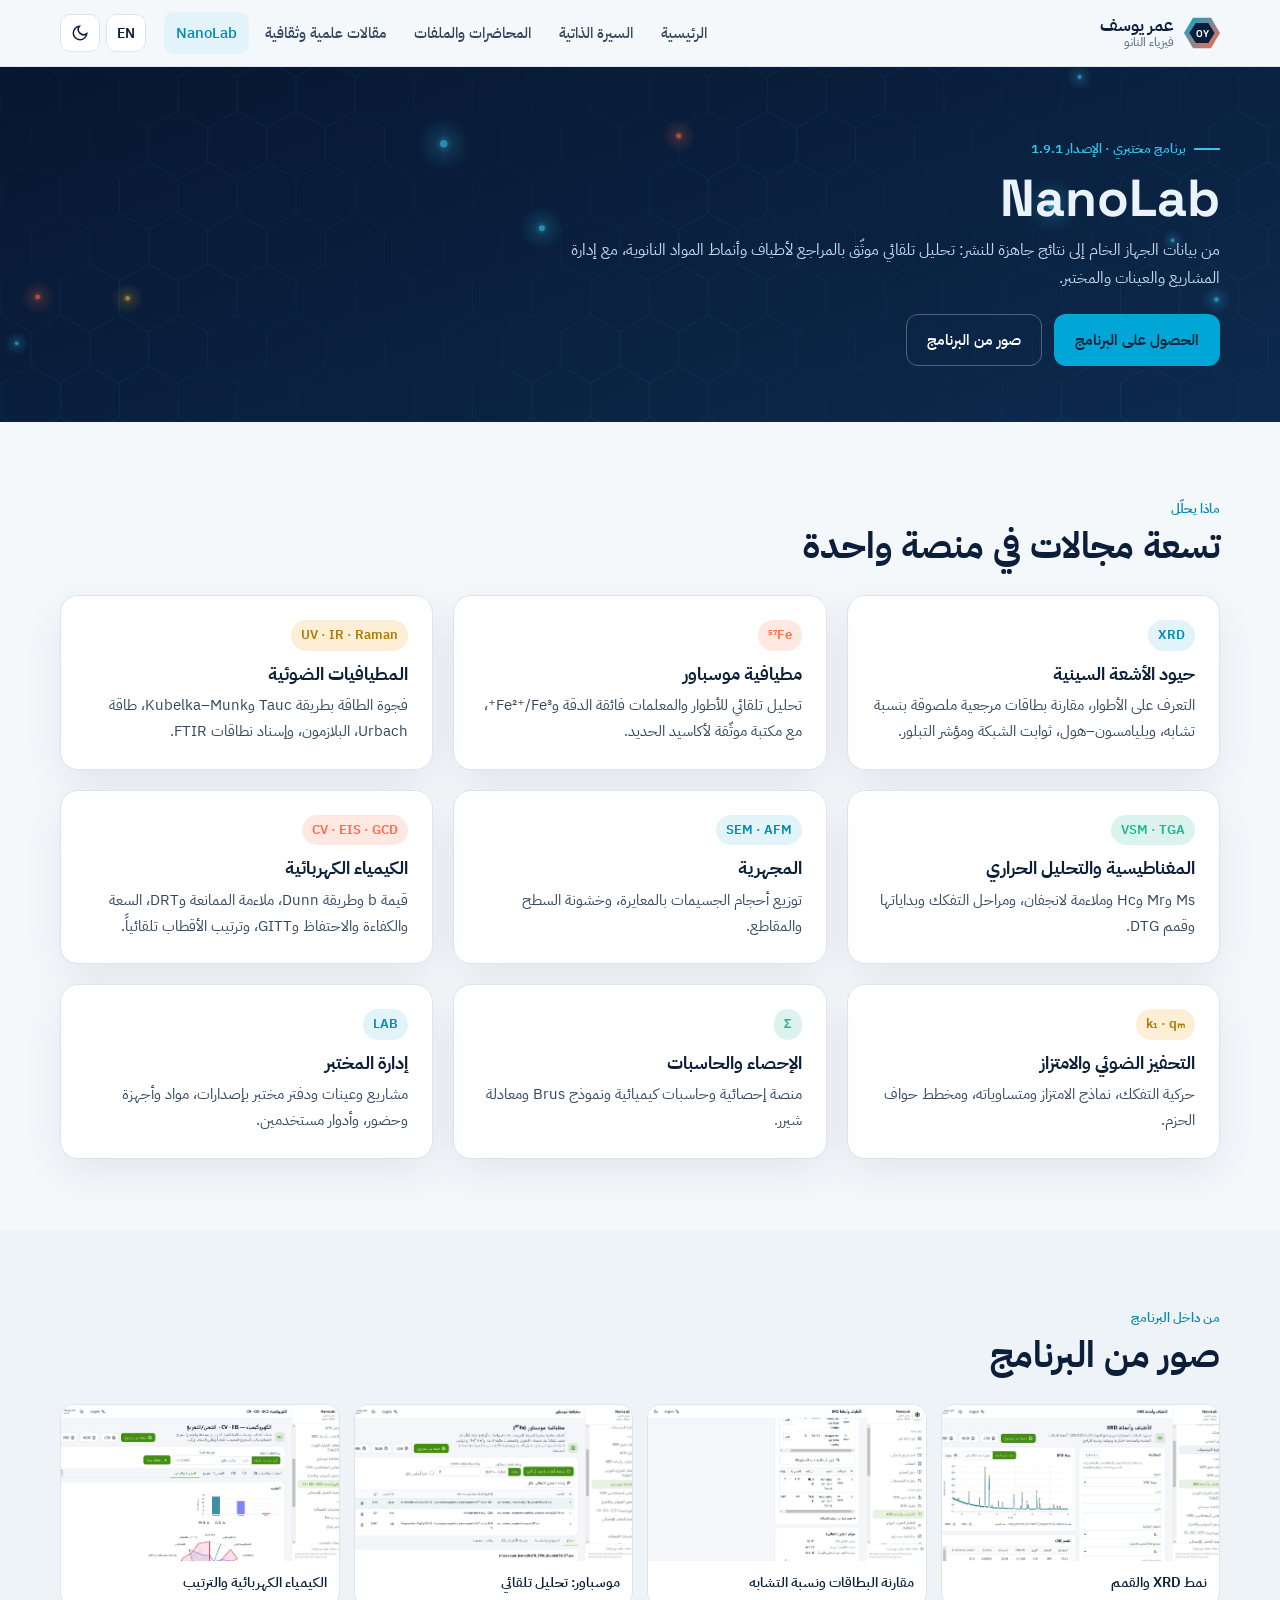
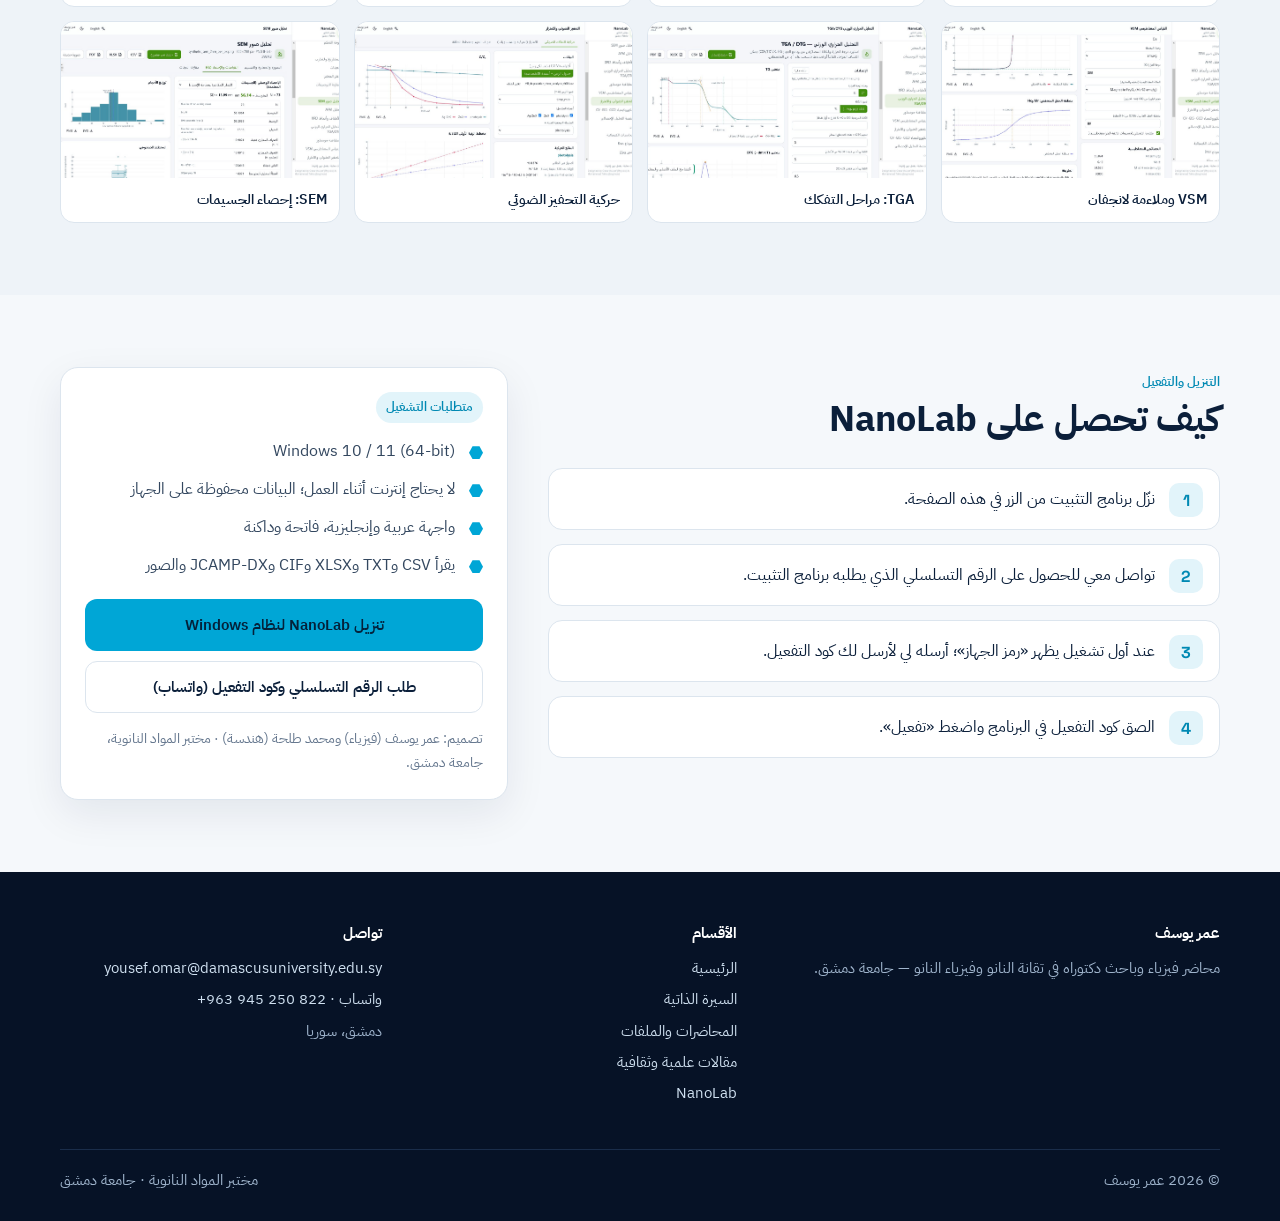
==== nanolab.html @ 44e2e372 "Add files via upload" ====
<!doctype html>
<html lang="ar" dir="rtl">
<head>
<meta charset="utf-8">
<meta name="viewport" content="width=device-width, initial-scale=1">
<title>NanoLab — nanomaterials data analysis software | برنامج NanoLab</title>
<meta name="description" content="NanoLab: desktop software for nanomaterials characterization data — XRD phase identification and card comparison, Mössbauer, UV-Vis, FTIR, Raman, VSM, TGA, SEM, AFM, photocatalysis and electrochemistry (CV, EIS, GCD). برنامج تحليل بيانات المواد النانوية.">
<link rel="canonical" href="https://omar-yousef-sy.github.io/nanolab.html">
<meta property="og:title" content="NanoLab — nanomaterials data analysis"><meta property="og:url" content="https://omar-yousef-sy.github.io/nanolab.html"><meta property="og:image" content="https://omar-yousef-sy.github.io/assets/img/nanolab-xrd.jpg">
<link rel="icon" href="assets/img/favicon.svg" type="image/svg+xml">
<link rel="preconnect" href="https://fonts.googleapis.com"><link rel="preconnect" href="https://fonts.gstatic.com" crossorigin>
<link href="https://fonts.googleapis.com/css2?family=IBM+Plex+Sans+Arabic:wght@400;500;600;700&family=Space+Grotesk:wght@500;700&display=swap" rel="stylesheet">
<link rel="stylesheet" href="assets/css/site.css">
<script type="application/ld+json">
{
  "@context": "https://schema.org",
  "@type": "SoftwareApplication",
  "name": "NanoLab",
  "applicationCategory": "ScientificApplication",
  "operatingSystem": "Windows 10, Windows 11 (64-bit)",
  "softwareVersion": "1.9.1",
  "inLanguage": ["ar", "en"],
  "url": "https://omar-yousef-sy.github.io/nanolab.html",
  "screenshot": "https://omar-yousef-sy.github.io/assets/img/nanolab-xrd.jpg",
  "description": "Desktop software for nanomaterials characterization data: XRD, Mössbauer, UV-Vis, FTIR, Raman, VSM, TGA, SEM, AFM, photocatalysis and electrochemistry, with project and laboratory management.",
  "author": [{ "@type": "Person", "name": "Omar Yousef", "url": "https://omar-yousef-sy.github.io/" }, { "@type": "Person", "name": "Mohammad Talha" }]
}
</script>
</head>
<body data-page="nanolab">
<main id="main">
  <header class="page-head" data-lattice>
    <div class="wrap">
      <span class="eyebrow"><span class="ar">برنامج مختبري · الإصدار 1.9.1</span><span class="en">Laboratory software · version 1.9.1</span></span>
      <h1>NanoLab</h1>
      <p><span class="ar">من بيانات الجهاز الخام إلى نتائج جاهزة للنشر: تحليل تلقائي موثّق بالمراجع لأطياف وأنماط المواد النانوية، مع إدارة المشاريع والعينات والمختبر.</span><span class="en">From raw instrument data to publication-ready results: automatic, referenced analysis of nanomaterials spectra and patterns, with project, sample and laboratory management.</span></p>
      <div class="btns" style="margin-top:22px">
        <a class="btn primary" href="#get"><span class="ar">الحصول على البرنامج</span><span class="en">Get NanoLab</span></a>
        <a class="btn ghost" href="#shots"><span class="ar">صور من البرنامج</span><span class="en">Screenshots</span></a>
      </div>
    </div>
  </header>

  <section class="block">
    <div class="wrap">
      <div class="section-title"><div><span class="kicker"><span class="ar">ماذا يحلّل</span><span class="en">What it analyses</span></span><h2><span class="ar">تسعة مجالات في منصة واحدة</span><span class="en">Nine domains, one workflow</span></h2></div></div>
      <div class="grid c3">
        <div class="card"><span class="chip">XRD</span><h3><span class="ar">حيود الأشعة السينية</span><span class="en">X-ray diffraction</span></h3><p><span class="ar">التعرف على الأطوار، مقارنة بطاقات مرجعية ملصوقة بنسبة تشابه، ويليامسون–هول، ثوابت الشبكة ومؤشر التبلور.</span><span class="en">Phase identification, pasted reference cards with a similarity score, Williamson–Hall, lattice parameters and crystallinity.</span></p></div>
        <div class="card"><span class="chip coral">⁵⁷Fe</span><h3><span class="ar">مطيافية موسباور</span><span class="en">Mössbauer spectroscopy</span></h3><p><span class="ar">تحليل تلقائي للأطوار والمعلمات فائقة الدقة وFe²⁺/Fe³⁺، مع مكتبة موثّقة لأكاسيد الحديد.</span><span class="en">Automatic phases, hyperfine parameters and Fe²⁺/Fe³⁺, with a referenced iron-oxide library.</span></p></div>
        <div class="card"><span class="chip gold">UV · IR · Raman</span><h3><span class="ar">المطيافيات الضوئية</span><span class="en">Optical spectroscopy</span></h3><p><span class="ar">فجوة الطاقة بطريقة Tauc وKubelka–Munk، طاقة Urbach، البلازمون، وإسناد نطاقات FTIR.</span><span class="en">Tauc and Kubelka–Munk band gaps, Urbach energy, plasmons and FTIR band assignment.</span></p></div>
        <div class="card"><span class="chip teal">VSM · TGA</span><h3><span class="ar">المغناطيسية والتحليل الحراري</span><span class="en">Magnetism &amp; thermal</span></h3><p><span class="ar">Ms وMr وHc وملاءمة لانجفان، ومراحل التفكك وبداياتها وقمم DTG.</span><span class="en">Ms, Mr, Hc and Langevin fits; decomposition steps, onsets and DTG peaks.</span></p></div>
        <div class="card"><span class="chip">SEM · AFM</span><h3><span class="ar">المجهرية</span><span class="en">Microscopy</span></h3><p><span class="ar">توزيع أحجام الجسيمات بالمعايرة، وخشونة السطح والمقاطع.</span><span class="en">Calibrated particle-size distributions, surface roughness and profiles.</span></p></div>
        <div class="card"><span class="chip coral">CV · EIS · GCD</span><h3><span class="ar">الكيمياء الكهربائية</span><span class="en">Electrochemistry</span></h3><p><span class="ar">قيمة b وطريقة Dunn، ملاءمة الممانعة وDRT، السعة والكفاءة والاحتفاظ وGITT، وترتيب الأقطاب تلقائياً.</span><span class="en">b-value and Dunn method, impedance fitting and DRT, capacity, efficiency, retention and GITT, with automatic electrode ranking.</span></p></div>
        <div class="card"><span class="chip gold">k₁ · qₘ</span><h3><span class="ar">التحفيز الضوئي والامتزاز</span><span class="en">Photocatalysis &amp; adsorption</span></h3><p><span class="ar">حركية التفكك، نماذج الامتزاز ومتساوياته، ومخطط حواف الحزم.</span><span class="en">Degradation kinetics, adsorption models and isotherms, band-edge diagrams.</span></p></div>
        <div class="card"><span class="chip teal">Σ</span><h3><span class="ar">الإحصاء والحاسبات</span><span class="en">Statistics &amp; calculators</span></h3><p><span class="ar">منصة إحصائية وحاسبات كيميائية ونموذج Brus ومعادلة شيرر.</span><span class="en">Statistics workbench, chemistry calculators, Brus model and Scherrer.</span></p></div>
        <div class="card"><span class="chip">LAB</span><h3><span class="ar">إدارة المختبر</span><span class="en">Laboratory management</span></h3><p><span class="ar">مشاريع وعينات ودفتر مختبر بإصدارات، مواد وأجهزة وحضور، وأدوار مستخدمين.</span><span class="en">Projects, samples and a versioned notebook; chemicals, instruments, attendance and user roles.</span></p></div>
      </div>
    </div>
  </section>

  <section class="block alt" id="shots">
    <div class="wrap">
      <div class="section-title"><div><span class="kicker"><span class="ar">من داخل البرنامج</span><span class="en">Inside NanoLab</span></span><h2><span class="ar">صور من البرنامج</span><span class="en">Screenshots</span></h2></div></div>
      <div class="shots">
        <figure><img src="assets/img/nanolab-xrd.jpg" alt="NanoLab XRD pattern with detected peaks" loading="lazy"><figcaption><span class="ar">نمط XRD والقمم</span><span class="en">XRD pattern and peaks</span></figcaption></figure>
        <figure><img src="assets/img/nanolab-cards.jpg" alt="NanoLab XRD card comparison with similarity" loading="lazy" style="object-position:right top"><figcaption><span class="ar">مقارنة البطاقات ونسبة التشابه</span><span class="en">Card comparison and similarity</span></figcaption></figure>
        <figure><img src="assets/img/nanolab-mossbauer.jpg" alt="NanoLab Mössbauer automatic analysis" loading="lazy"><figcaption><span class="ar">موسباور: تحليل تلقائي</span><span class="en">Mössbauer: automatic analysis</span></figcaption></figure>
        <figure><img src="assets/img/nanolab-electrochem.jpg" alt="NanoLab electrochemistry comparison and ranking" loading="lazy"><figcaption><span class="ar">الكيمياء الكهربائية والترتيب</span><span class="en">Electrochemistry ranking</span></figcaption></figure>
        <figure><img src="assets/img/nanolab-vsm.jpg" alt="NanoLab VSM hysteresis with Langevin fit" loading="lazy"><figcaption><span class="ar">VSM وملاءمة لانجفان</span><span class="en">VSM and Langevin fit</span></figcaption></figure>
        <figure><img src="assets/img/nanolab-tga.jpg" alt="NanoLab TGA steps" loading="lazy"><figcaption><span class="ar">TGA: مراحل التفكك</span><span class="en">TGA decomposition steps</span></figcaption></figure>
        <figure><img src="assets/img/nanolab-photocatalysis.jpg" alt="NanoLab photocatalysis kinetics" loading="lazy"><figcaption><span class="ar">حركية التحفيز الضوئي</span><span class="en">Photocatalysis kinetics</span></figcaption></figure>
        <figure><img src="assets/img/nanolab-sem.jpg" alt="NanoLab SEM particle statistics" loading="lazy"><figcaption><span class="ar">SEM: إحصاء الجسيمات</span><span class="en">SEM particle statistics</span></figcaption></figure>
      </div>
    </div>
  </section>

  <section class="block" id="get">
    <div class="wrap two-col">
      <div>
        <div class="section-title"><div><span class="kicker"><span class="ar">التنزيل والتفعيل</span><span class="en">Download &amp; activation</span></span><h2><span class="ar">كيف تحصل على NanoLab</span><span class="en">How to get NanoLab</span></h2></div></div>
        <ol class="steps">
          <li><span class="ar">نزّل برنامج التثبيت من الزر في هذه الصفحة.</span><span class="en">Download the installer with the button on this page.</span></li>
          <li><span class="ar">تواصل معي للحصول على الرقم التسلسلي الذي يطلبه برنامج التثبيت.</span><span class="en">Contact me for the serial number the installer asks for.</span></li>
          <li><span class="ar">عند أول تشغيل يظهر «رمز الجهاز»؛ أرسله لي لأرسل لك كود التفعيل.</span><span class="en">On first start NanoLab shows a device code; send it to me and you receive the unlock code.</span></li>
          <li><span class="ar">الصق كود التفعيل في البرنامج واضغط «تفعيل».</span><span class="en">Paste the unlock code into NanoLab and press “Activate”.</span></li>
        </ol>
      </div>
      <aside class="card">
        <span class="chip"><span class="ar">متطلبات التشغيل</span><span class="en">Requirements</span></span>
        <ul class="list-check" style="margin:14px 0 20px">
          <li>Windows 10 / 11 (64-bit)</li>
          <li><span class="ar">لا يحتاج إنترنت أثناء العمل؛ البيانات محفوظة على الجهاز</span><span class="en">Works without internet; data stays on the computer</span></li>
          <li><span class="ar">واجهة عربية وإنجليزية، فاتحة وداكنة</span><span class="en">Arabic and English interface, light and dark</span></li>
          <li><span class="ar">يقرأ CSV وTXT وXLSX وCIF وJCAMP-DX والصور</span><span class="en">Reads CSV, TXT, XLSX, CIF, JCAMP-DX and images</span></li>
        </ul>
        <a class="btn primary" href="https://github.com/omar-yousef-sy/nanolab/releases/latest" rel="noopener" style="width:100%;justify-content:center"><span class="ar">تنزيل NanoLab لنظام Windows</span><span class="en">Download NanoLab for Windows</span></a>
        <a class="btn outline" href="https://wa.me/963945250822" rel="noopener" style="width:100%;justify-content:center;margin-top:10px"><span class="ar">طلب الرقم التسلسلي وكود التفعيل (واتساب)</span><span class="en">Request serial and unlock code (WhatsApp)</span></a>
        <p style="margin-top:14px;font-size:13.5px;color:var(--muted)"><span class="ar">تصميم: عمر يوسف (فيزياء) ومحمد طلحة (هندسة) · مختبر المواد النانوية، جامعة دمشق.</span><span class="en">Designed by Omar Yousef (Physics) &amp; Mohammad Talha (Engineer) · Nanomaterials Laboratory, Damascus University.</span></p>
      </aside>
    </div>
  </section>
</main>
<script src="data/content.js"></script>
<script src="assets/js/site.js"></script>
</body>
</html>
---- assets/css/site.css ----
/* Omar Yousef — site styles. Bilingual: elements carry class "ar" or "en"; html[lang] shows one of them. */
:root {
  --navy: #0b1f3a; --navy-2: #12305a; --cyan: #00a6d6; --cyan-2: #36c4ee; --coral: #ff6b4a; --gold: #f2b134; --teal: #1fb58f;
  --bg: #f5f8fb; --surface: #ffffff; --surface-2: #eef3f8; --ink: #0b1f3a; --ink-2: #33475f; --muted: #66788f; --line: #dce5ee;
  --accent: #0089b3; --accent-soft: #e2f4fa; --shadow: 0 14px 40px rgba(11, 31, 58, .08);
  --radius: 18px; --max: 1160px;
  --font: 'IBM Plex Sans Arabic', 'Segoe UI', Tahoma, sans-serif; --display: 'Space Grotesk', 'IBM Plex Sans Arabic', sans-serif;
  color-scheme: light;
}
@media (prefers-color-scheme: dark) {
  :root:not([data-theme="light"]) {
    --bg: #08142a; --surface: #0f1f3a; --surface-2: #142849; --ink: #e9f0f8; --ink-2: #c4d2e3; --muted: #93a6bf; --line: #223a5e;
    --accent: #36c4ee; --accent-soft: #10324d; --shadow: 0 14px 40px rgba(0, 0, 0, .35); color-scheme: dark;
  }
}
:root[data-theme="dark"] {
  --bg: #08142a; --surface: #0f1f3a; --surface-2: #142849; --ink: #e9f0f8; --ink-2: #c4d2e3; --muted: #93a6bf; --line: #223a5e;
  --accent: #36c4ee; --accent-soft: #10324d; --shadow: 0 14px 40px rgba(0, 0, 0, .35); color-scheme: dark;
}

* { box-sizing: border-box; }
html { scroll-behavior: smooth; }
body { margin: 0; background: var(--bg); color: var(--ink); font: 16px/1.75 var(--font); -webkit-font-smoothing: antialiased; }
img { max-width: 100%; display: block; }
a { color: var(--accent); text-decoration: none; }
a:hover { text-decoration: underline; }
html[lang="ar"] .en, html[lang="en"] .ar { display: none !important; }
.ltr { direction: ltr; unicode-bidi: isolate; }
.wrap { width: min(var(--max), 100% - 32px); margin-inline: auto; }
.skip { position: absolute; inset-inline-start: -999px; }
.skip:focus { inset-inline-start: 16px; top: 12px; z-index: 50; background: var(--surface); padding: 8px 12px; border-radius: 8px; }

/* ---------------------------------------------------------------- header */
.site-header { position: sticky; top: 0; z-index: 30; backdrop-filter: saturate(160%) blur(14px); background: color-mix(in srgb, var(--bg) 82%, transparent); border-bottom: 1px solid var(--line); }
.site-header .wrap { display: flex; align-items: center; gap: 18px; min-height: 66px; }
.brand { display: flex; align-items: center; gap: 10px; color: var(--ink); font-weight: 700; }
.brand:hover { text-decoration: none; }
.brand svg { width: 36px; height: 36px; flex: none; }
.brand small { display: block; font-weight: 500; font-size: 12px; color: var(--muted); line-height: 1.2; }
.brand b { font-family: var(--display); font-size: 17px; line-height: 1.1; display: block; }
.nav { display: flex; gap: 4px; margin-inline-start: auto; align-items: center; }
.nav a { color: var(--ink-2); padding: 8px 12px; border-radius: 10px; font-size: 15px; font-weight: 500; }
.nav a:hover { background: var(--surface-2); text-decoration: none; }
.nav a[aria-current="page"] { color: var(--accent); background: var(--accent-soft); }
.tools { display: flex; gap: 6px; }
.icon-btn { border: 1px solid var(--line); background: var(--surface); color: var(--ink); height: 38px; min-width: 38px; padding: 0 10px; border-radius: 10px; cursor: pointer; font: 600 14px var(--font); display: inline-flex; align-items: center; justify-content: center; gap: 6px; }
.icon-btn:hover { border-color: var(--accent); }
.icon-btn svg { width: 18px; height: 18px; }
.menu-btn { display: none; }
@media (max-width: 900px) {
  .menu-btn { display: inline-flex; }
  .nav { position: absolute; inset-inline: 0; top: 66px; flex-direction: column; align-items: stretch; background: var(--surface); border-bottom: 1px solid var(--line); padding: 10px 16px 16px; display: none; box-shadow: var(--shadow); }
  .nav.open { display: flex; }
  .nav a { padding: 12px; }
  .tools { margin-inline-start: auto; }
}

/* ---------------------------------------------------------------- hero */
.hero { position: relative; overflow: hidden; background: radial-gradient(1200px 600px at 80% -10%, #164a7a 0%, transparent 60%), linear-gradient(160deg, #071630 0%, #0b1f3a 55%, #0d2a4d 100%); color: #eaf3fb; }
.hero canvas { position: absolute; inset: 0; width: 100%; height: 100%; }
.hero .wrap { position: relative; display: grid; grid-template-columns: 1.25fr .75fr; gap: 48px; align-items: center; padding: 88px 0 96px; }
.eyebrow { display: inline-flex; align-items: center; gap: 8px; font-size: 13px; letter-spacing: .18em; text-transform: uppercase; color: var(--cyan-2); font-weight: 600; }
.eyebrow::before { content: ""; width: 26px; height: 2px; background: currentColor; }
html[lang="ar"] .eyebrow { letter-spacing: 0; }
.hero h1 { font-family: var(--display); font-size: clamp(40px, 6.2vw, 74px); line-height: 1.04; margin: 14px 0 12px; letter-spacing: -.02em; }
.hero h1 .ar { font-family: var(--font); letter-spacing: 0; }
.hero .role { font-size: clamp(17px, 2vw, 21px); color: #bcd3ea; margin: 0 0 20px; max-width: 40ch; }
.hero p.lead { color: #d3e2f1; max-width: 60ch; margin: 0 0 28px; }
.btns { display: flex; flex-wrap: wrap; gap: 12px; }
.btn { display: inline-flex; align-items: center; gap: 8px; padding: 12px 20px; border-radius: 12px; font-weight: 600; border: 1px solid transparent; cursor: pointer; font-size: 15px; }
.btn:hover { text-decoration: none; transform: translateY(-1px); }
.btn svg { width: 18px; height: 18px; }
.btn.primary { background: var(--cyan); color: #04213a; }
.btn.primary:hover { background: var(--cyan-2); }
.btn.ghost { border-color: rgba(255, 255, 255, .28); color: #fff; }
.btn.ghost:hover { border-color: #fff; }
.btn.outline { border-color: var(--line); color: var(--ink); background: var(--surface); }
.btn.outline:hover { border-color: var(--accent); }
.portrait { position: relative; justify-self: center; width: min(340px, 80vw); aspect-ratio: 1; }
.portrait .hex { position: absolute; inset: 0; clip-path: polygon(25% 3%, 75% 3%, 100% 50%, 75% 97%, 25% 97%, 0 50%); background: linear-gradient(140deg, var(--cyan), var(--coral)); }
.portrait img { position: absolute; inset: 7px; width: calc(100% - 14px); height: calc(100% - 14px); object-fit: cover; clip-path: polygon(25% 3%, 75% 3%, 100% 50%, 75% 97%, 25% 97%, 0 50%); }
.portrait .orbit { position: absolute; inset: -18px; border: 1px dashed rgba(54, 196, 238, .35); border-radius: 50%; animation: spin 60s linear infinite; }
.portrait .orbit::after { content: ""; position: absolute; top: 12%; inset-inline-start: 8%; width: 12px; height: 12px; border-radius: 50%; background: var(--gold); box-shadow: 0 0 16px var(--gold); }
@keyframes spin { to { transform: rotate(360deg); } }
@media (prefers-reduced-motion: reduce) { .portrait .orbit { animation: none; } }
.hero-facts { position: relative; display: grid; grid-template-columns: repeat(4, 1fr); gap: 1px; background: rgba(255, 255, 255, .12); border-top: 1px solid rgba(255, 255, 255, .12); }
.hero-facts div { background: rgba(7, 22, 48, .72); padding: 20px 22px; }
.hero-facts b { display: block; font-family: var(--display); font-size: 22px; color: #fff; }
.hero-facts span { font-size: 13.5px; color: #a9c1da; }
@media (max-width: 860px) {
  .hero .wrap { grid-template-columns: 1fr; padding: 56px 0 64px; text-align: start; }
  .portrait { order: -1; width: min(220px, 60vw); }
  .hero-facts { grid-template-columns: repeat(2, 1fr); }
}

/* ---------------------------------------------------------------- page head (inner pages) */
.page-head { position: relative; overflow: hidden; background: linear-gradient(160deg, #071630, #0d2a4d); color: #eaf3fb; }
.page-head canvas { position: absolute; inset: 0; width: 100%; height: 100%; opacity: .7; }
.page-head .wrap { position: relative; padding: 64px 0 56px; }
.page-head h1 { font-family: var(--display); font-size: clamp(32px, 4.6vw, 52px); margin: 10px 0 8px; line-height: 1.1; }
.page-head h1 .ar { font-family: var(--font); }
.page-head p { margin: 0; color: #c3d6ea; max-width: 70ch; }

/* ---------------------------------------------------------------- sections */
section.block { padding: 72px 0; }
section.block.alt { background: var(--surface-2); }
.section-title { display: flex; align-items: end; justify-content: space-between; gap: 16px; margin-bottom: 28px; flex-wrap: wrap; }
.section-title h2 { font-family: var(--display); font-size: clamp(26px, 3.2vw, 36px); margin: 4px 0 0; line-height: 1.15; }
.section-title h2 .ar { font-family: var(--font); }
.kicker { font-size: 13px; font-weight: 600; color: var(--accent); letter-spacing: .14em; text-transform: uppercase; }
html[lang="ar"] .kicker { letter-spacing: 0; }
.grid { display: grid; gap: 20px; }
.grid.c2 { grid-template-columns: repeat(2, 1fr); }
.grid.c3 { grid-template-columns: repeat(3, 1fr); }
.grid.c4 { grid-template-columns: repeat(4, 1fr); }
@media (max-width: 960px) { .grid.c3, .grid.c4 { grid-template-columns: repeat(2, 1fr); } }
@media (max-width: 640px) { .grid.c2, .grid.c3, .grid.c4 { grid-template-columns: 1fr; } }
.card { background: var(--surface); border: 1px solid var(--line); border-radius: var(--radius); padding: 24px; box-shadow: var(--shadow); }
.card h3 { margin: 10px 0 6px; font-size: 18px; line-height: 1.4; }
.card p { margin: 0; color: var(--ink-2); font-size: 15px; }
.card .ico { width: 44px; height: 44px; border-radius: 12px; display: grid; place-items: center; background: var(--accent-soft); color: var(--accent); }
.card .ico svg { width: 22px; height: 22px; }
.card.link { transition: transform .2s, border-color .2s; color: inherit; display: block; }
.card.link:hover { transform: translateY(-3px); border-color: var(--accent); text-decoration: none; }
.prose { font-size: 17px; color: var(--ink-2); max-width: 72ch; }
.prose p { margin: 0 0 16px; }
.two-col { display: grid; grid-template-columns: 1.2fr .8fr; gap: 40px; align-items: start; }
@media (max-width: 860px) { .two-col { grid-template-columns: 1fr; } }
.chip { display: inline-flex; align-items: center; gap: 6px; font-size: 13px; padding: 4px 10px; border-radius: 999px; background: var(--accent-soft); color: var(--accent); font-weight: 600; }
.chip.coral { background: color-mix(in srgb, var(--coral) 16%, transparent); color: var(--coral); }
.chip.gold { background: color-mix(in srgb, var(--gold) 20%, transparent); color: #b07a06; }
.chip.teal { background: color-mix(in srgb, var(--teal) 16%, transparent); color: var(--teal); }
.list-check { list-style: none; padding: 0; margin: 0; display: grid; gap: 10px; }
.list-check li { position: relative; padding-inline-start: 28px; color: var(--ink-2); }
.list-check li::before { content: ""; position: absolute; inset-inline-start: 0; top: .55em; width: 14px; height: 14px; clip-path: polygon(25% 5%, 75% 5%, 100% 50%, 75% 95%, 25% 95%, 0 50%); background: var(--cyan); }

/* ---------------------------------------------------------------- CV timeline */
.cv-layout { display: grid; grid-template-columns: 300px 1fr; gap: 40px; align-items: start; }
@media (max-width: 900px) { .cv-layout { grid-template-columns: 1fr; } }
.cv-side { position: sticky; top: 90px; }
@media (max-width: 900px) { .cv-side { position: static; } }
.cv-side img { width: 140px; height: 140px; object-fit: cover; border-radius: 50%; border: 4px solid var(--surface); box-shadow: var(--shadow); margin-bottom: 14px; }
.cv-side h3 { font-size: 13px; letter-spacing: .14em; text-transform: uppercase; color: var(--accent); margin: 22px 0 8px; }
html[lang="ar"] .cv-side h3 { letter-spacing: 0; }
.cv-side ul { list-style: none; padding: 0; margin: 0; display: grid; gap: 6px; font-size: 14.5px; color: var(--ink-2); overflow-wrap: anywhere; }
.site-footer ul { overflow-wrap: anywhere; }
.meter { display: flex; justify-content: space-between; align-items: center; gap: 10px; }
.meter i { display: inline-flex; gap: 3px; }
.meter i b { width: 9px; height: 9px; border-radius: 50%; background: var(--line); }
.meter i b.on { background: var(--accent); }
.timeline { position: relative; display: grid; gap: 4px; }
.timeline h2 { font-family: var(--display); font-size: 24px; margin: 26px 0 12px; display: flex; align-items: center; gap: 10px; }
.timeline h2 .ar { font-family: var(--font); }
.timeline h2:first-child { margin-top: 0; }
.timeline h2::before { content: ""; width: 14px; height: 14px; clip-path: polygon(25% 5%, 75% 5%, 100% 50%, 75% 95%, 25% 95%, 0 50%); background: var(--coral); }
.entry { position: relative; padding: 14px 20px 16px; border-inline-start: 2px solid var(--line); margin-inline-start: 6px; }
.entry::before { content: ""; position: absolute; inset-inline-start: -7px; top: 22px; width: 12px; height: 12px; border-radius: 50%; background: var(--surface); border: 2px solid var(--accent); }
.entry .head { display: flex; justify-content: space-between; gap: 12px; flex-wrap: wrap; }
.entry h4 { margin: 0; font-size: 17px; }
.entry .when { font-weight: 600; color: var(--accent); font-size: 14px; white-space: nowrap; }
.entry .where { color: var(--muted); font-size: 14.5px; font-style: italic; }
.entry ul { margin: 6px 0 0; padding-inline-start: 18px; color: var(--ink-2); font-size: 15px; }

/* ---------------------------------------------------------------- lists: lectures, articles */
.toolbar { display: flex; gap: 10px; flex-wrap: wrap; margin-bottom: 22px; }
.toolbar input, .toolbar select { height: 44px; border: 1px solid var(--line); border-radius: 12px; padding: 0 14px; background: var(--surface); color: var(--ink); font: 15px var(--font); }
.toolbar input { flex: 1; min-width: 220px; }
.file-row { display: grid; grid-template-columns: 48px 1fr auto; gap: 16px; align-items: center; padding: 16px 18px; background: var(--surface); border: 1px solid var(--line); border-radius: 14px; }
.file-row + .file-row { margin-top: 10px; }
.file-row .badge { width: 48px; height: 56px; border-radius: 8px; display: grid; place-items: center; font: 700 12px var(--display); color: #fff; background: linear-gradient(160deg, var(--coral), #e2462a); }
.file-row .badge.slides { background: linear-gradient(160deg, var(--gold), #d9940f); }
.file-row .badge.notes { background: linear-gradient(160deg, var(--teal), #138a6b); }
.file-row h3 { margin: 0; font-size: 16.5px; }
.file-row p { margin: 2px 0 0; font-size: 14px; color: var(--muted); }
.file-row .meta { display: flex; gap: 8px; flex-wrap: wrap; margin-top: 6px; }
@media (max-width: 640px) { .file-row { grid-template-columns: 40px 1fr; } .file-row .btn { grid-column: 1 / -1; justify-content: center; } }
.empty { text-align: center; padding: 48px 20px; border: 1.5px dashed var(--line); border-radius: var(--radius); color: var(--muted); }
.article-card .cover { height: 150px; border-radius: 12px; margin: -6px -6px 14px; background: linear-gradient(135deg, var(--navy), var(--navy-2)); position: relative; overflow: hidden; }
.article-card .cover svg { position: absolute; inset: 0; width: 100%; height: 100%; }
.article-card time { font-size: 13px; color: var(--muted); }

/* ---------------------------------------------------------------- article page */
.article { padding: 56px 0 80px; }
.article .body { max-width: 760px; margin-inline: auto; font-size: 18px; color: var(--ink-2); }
.article .body h2 { color: var(--ink); font-size: 24px; margin: 34px 0 10px; }
.article .body p { margin: 0 0 18px; }
.article .body figure { margin: 24px 0; background: var(--surface); border: 1px solid var(--line); border-radius: 14px; padding: 18px; }
.article .body figcaption { font-size: 14px; color: var(--muted); margin-top: 8px; }
.article .body .eq { direction: ltr; text-align: center; font-family: 'Cambria Math', Cambria, serif; font-size: 19px; background: var(--surface-2); border-radius: 10px; padding: 12px; margin: 18px 0; }
.byline { display: flex; align-items: center; gap: 12px; margin: 18px 0 0; color: #c3d6ea; font-size: 14px; }
.byline img { width: 40px; height: 40px; border-radius: 50%; object-fit: cover; }

/* ---------------------------------------------------------------- NanoLab */
.shots { display: grid; grid-template-columns: repeat(4, 1fr); gap: 14px; }
@media (max-width: 900px) { .shots { grid-template-columns: repeat(2, 1fr); } }
.shots figure { margin: 0; background: var(--surface); border: 1px solid var(--line); border-radius: 14px; overflow: hidden; cursor: zoom-in; }
.shots img { aspect-ratio: 16 / 9; object-fit: cover; object-position: top; width: 100%; }
.shots figcaption { padding: 10px 12px; font-size: 14px; font-weight: 600; }
.lightbox { position: fixed; inset: 0; z-index: 60; background: rgba(4, 12, 26, .88); display: none; place-items: center; padding: 24px; cursor: zoom-out; }
.lightbox.open { display: grid; }
.lightbox img { max-height: 90vh; border-radius: 12px; }
.steps { counter-reset: s; display: grid; gap: 14px; }
.steps li { list-style: none; counter-increment: s; position: relative; padding: 16px 18px 16px 18px; padding-inline-start: 64px; background: var(--surface); border: 1px solid var(--line); border-radius: 14px; }
.steps li::before { content: counter(s); position: absolute; inset-inline-start: 16px; top: 14px; width: 34px; height: 34px; border-radius: 10px; display: grid; place-items: center; background: var(--accent-soft); color: var(--accent); font: 700 16px var(--display); }
.steps { padding: 0; margin: 0; }
.cta { background: linear-gradient(140deg, var(--navy), #0f3a63); color: #eaf3fb; border-radius: 24px; padding: 40px; display: flex; gap: 24px; align-items: center; justify-content: space-between; flex-wrap: wrap; }
.cta h2 { margin: 0 0 6px; font-family: var(--display); }
.cta p { margin: 0; color: #c3d6ea; }

/* ---------------------------------------------------------------- footer */
.site-footer { background: #061226; color: #9fb4cc; padding: 48px 0 28px; font-size: 14.5px; }
.site-footer .wrap { display: grid; grid-template-columns: 1.4fr 1fr 1fr; gap: 32px; }
.site-footer h4 { color: #fff; margin: 0 0 10px; font-size: 15px; }
.site-footer a { color: #cfe0f0; }
.site-footer ul { list-style: none; padding: 0; margin: 0; display: grid; gap: 6px; }
.site-footer .copy { grid-column: 1 / -1; border-top: 1px solid #1a2d4a; padding-top: 18px; margin-top: 10px; display: flex; justify-content: space-between; gap: 12px; flex-wrap: wrap; }
@media (max-width: 760px) { .site-footer .wrap { grid-template-columns: 1fr; } }
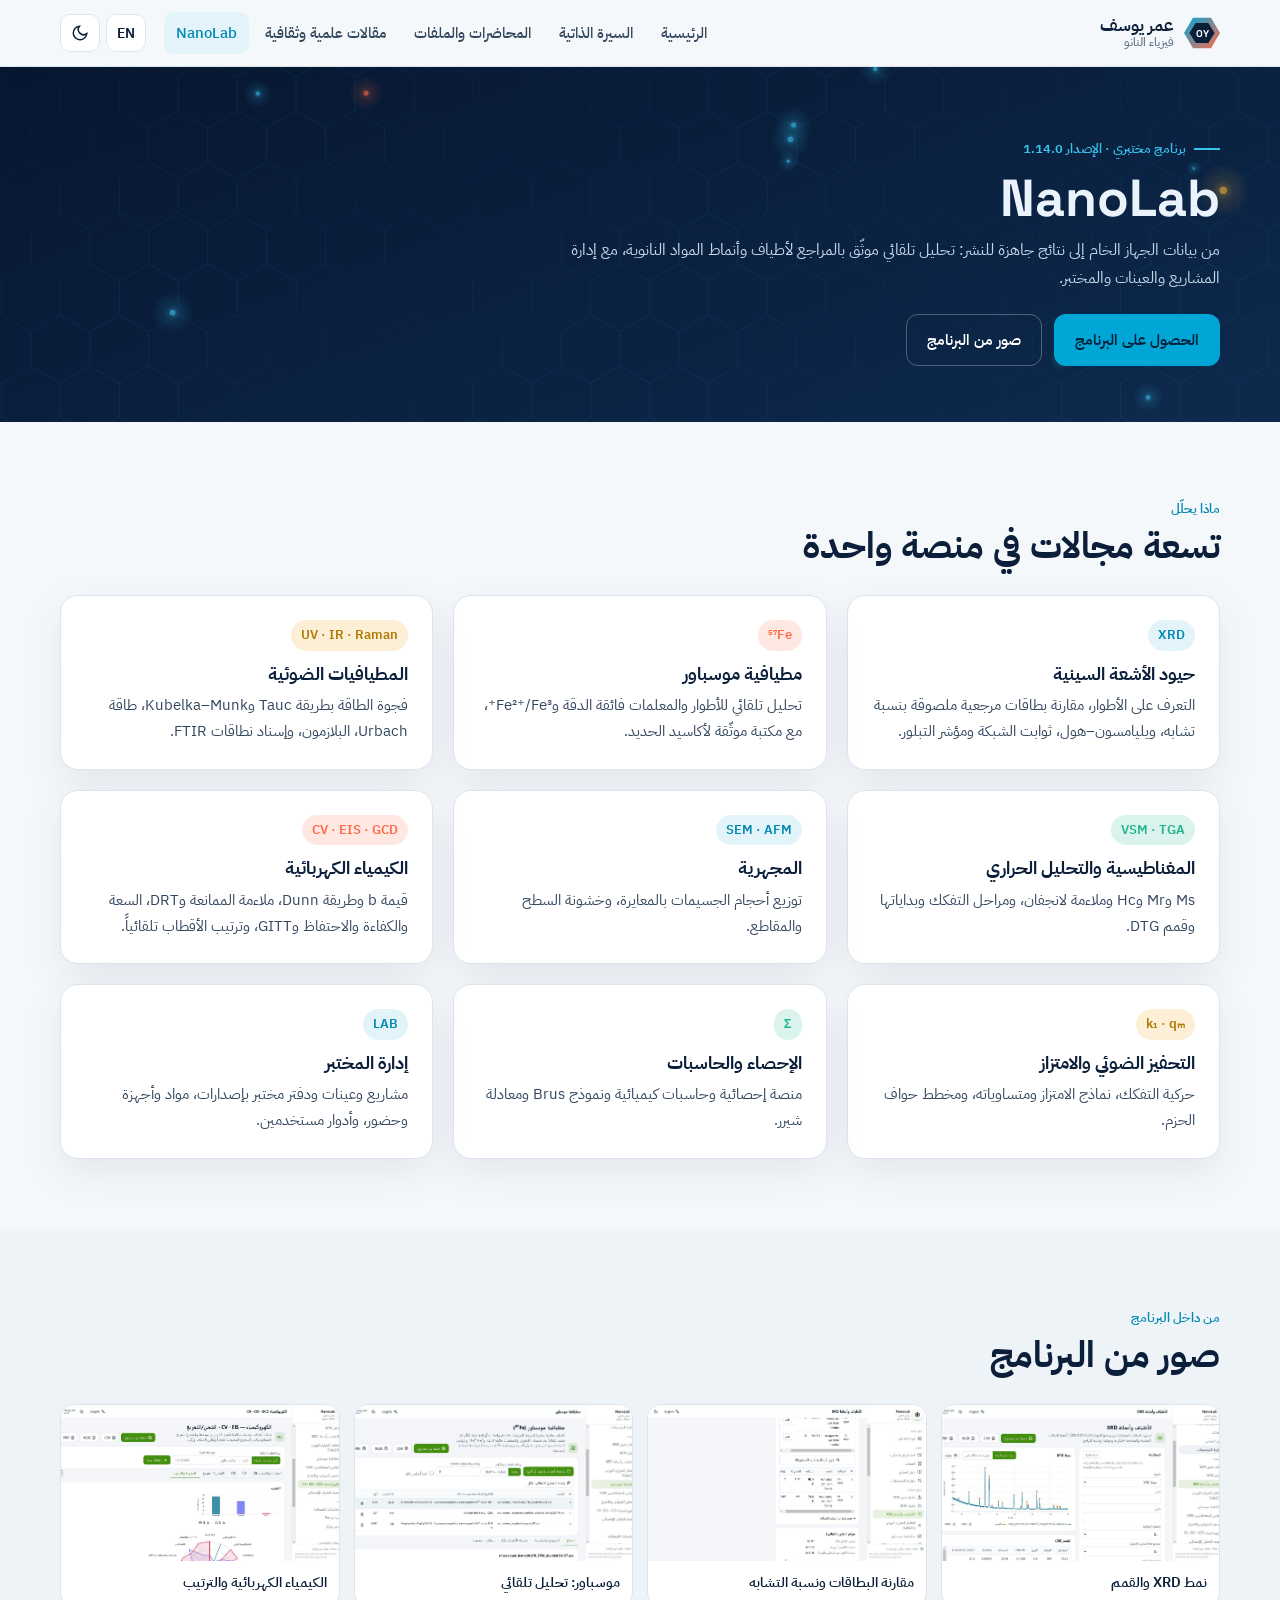
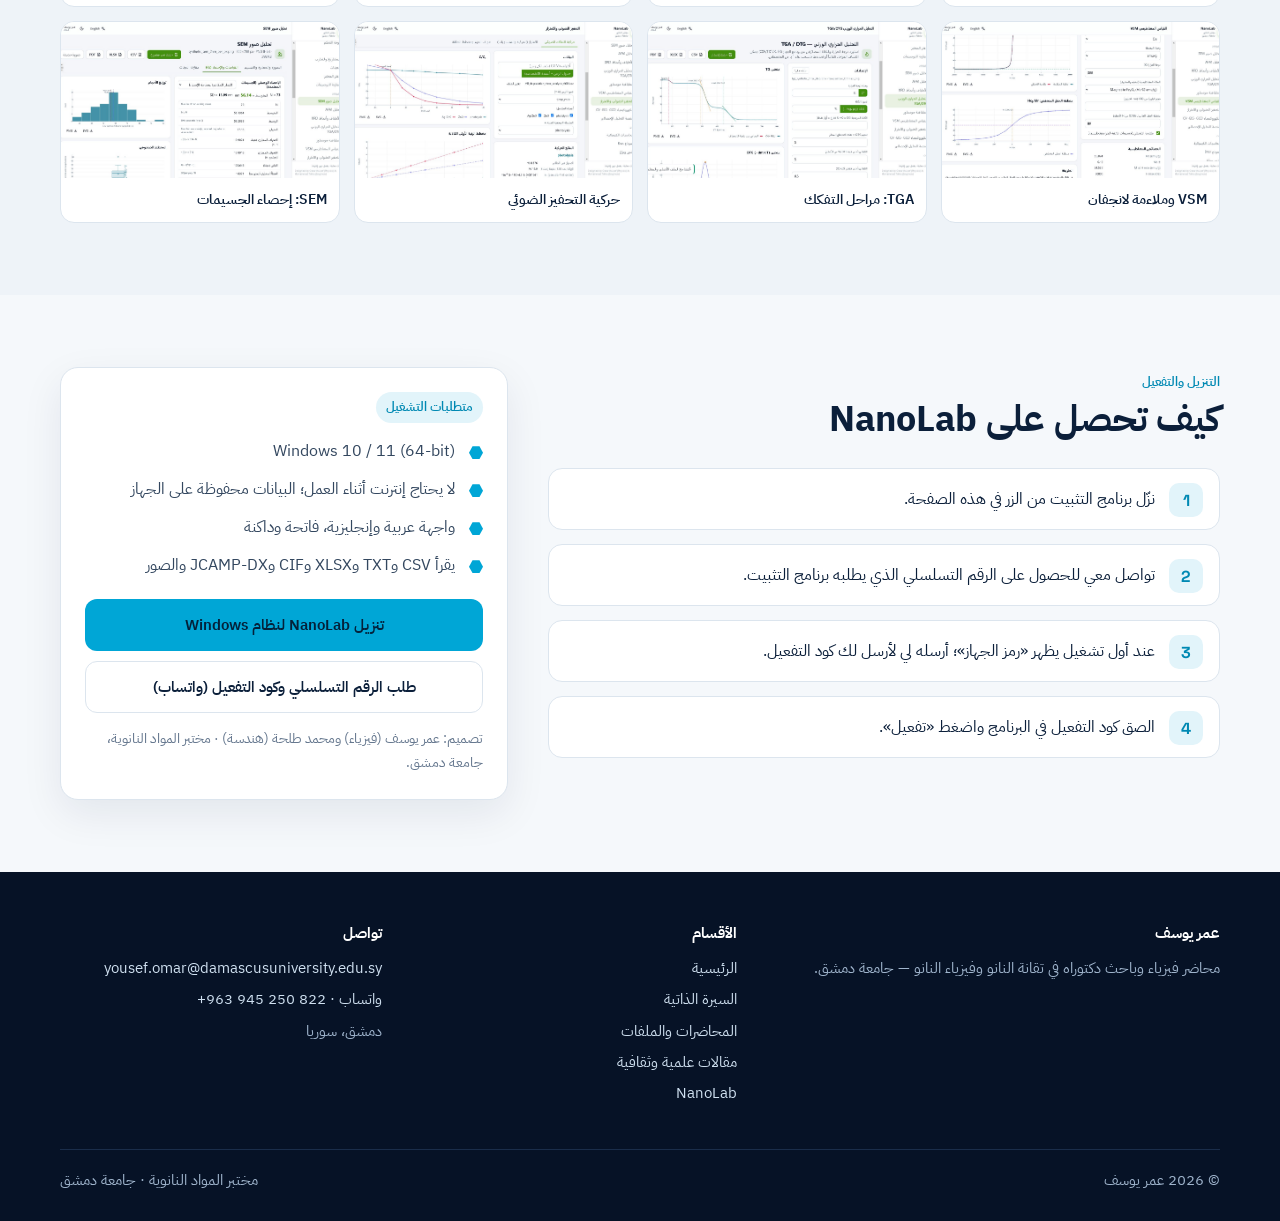
==== commit 36383d73: "Update nanolab.html" ====
--- a/nanolab.html
+++ b/nanolab.html
@@ -18,7 +18,7 @@
   "name": "NanoLab",
   "applicationCategory": "ScientificApplication",
   "operatingSystem": "Windows 10, Windows 11 (64-bit)",
-  "softwareVersion": "1.9.1",
+  "softwareVersion": "1.14.0",
   "inLanguage": ["ar", "en"],
   "url": "https://omar-yousef-sy.github.io/nanolab.html",
   "screenshot": "https://omar-yousef-sy.github.io/assets/img/nanolab-xrd.jpg",
@@ -31,7 +31,7 @@
 <main id="main">
   <header class="page-head" data-lattice>
     <div class="wrap">
-      <span class="eyebrow"><span class="ar">برنامج مختبري · الإصدار 1.9.1</span><span class="en">Laboratory software · version 1.9.1</span></span>
+      <span class="eyebrow"><span class="ar">برنامج مختبري · الإصدار 1.14.0</span><span class="en">Laboratory software · version 1.14.0</span></span>
       <h1>NanoLab</h1>
       <p><span class="ar">من بيانات الجهاز الخام إلى نتائج جاهزة للنشر: تحليل تلقائي موثّق بالمراجع لأطياف وأنماط المواد النانوية، مع إدارة المشاريع والعينات والمختبر.</span><span class="en">From raw instrument data to publication-ready results: automatic, referenced analysis of nanomaterials spectra and patterns, with project, sample and laboratory management.</span></p>
       <div class="btns" style="margin-top:22px">
